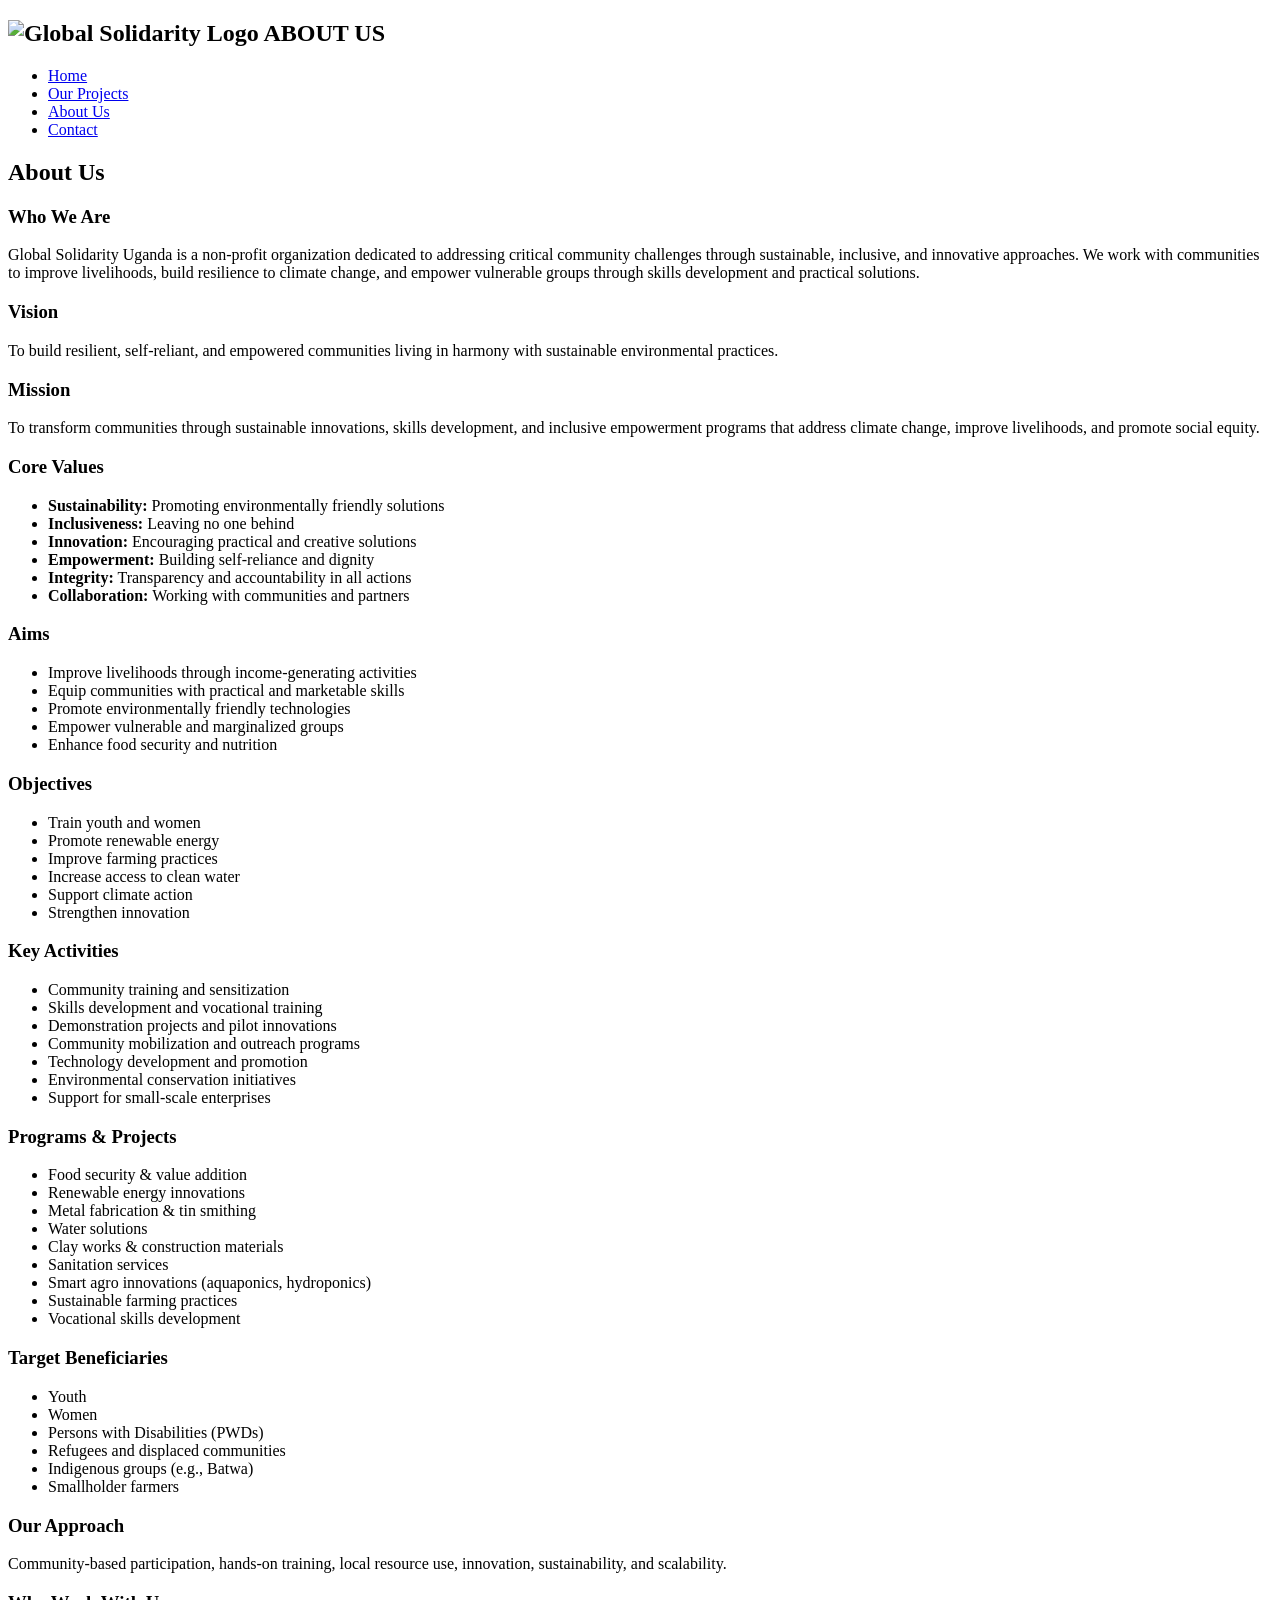
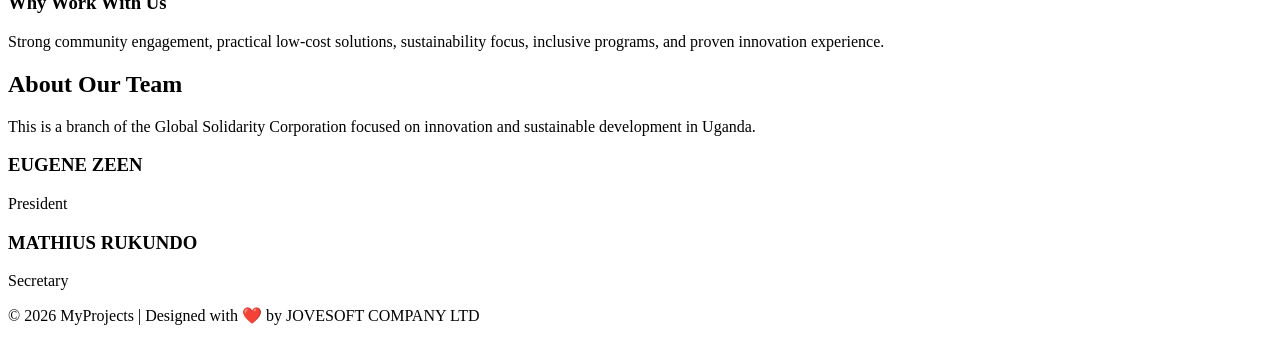
==== about.html @ 2e1b8a1f "Add files via upload" ====
<!DOCTYPE html>
<html lang="en">
<head>
  <meta charset="UTF-8">
  <meta name="viewport" content="width=device-width, initial-scale=1.0">
  <title>About Us | Global Solidarity Co. Uganda</title>
  <link rel="stylesheet" href="E:\doc\GlobalSU\styles\style.css" >
</head>
<body>

  <!-- NAVBAR -->
  <nav class="navbar">
    <h2 class="logo"><img src="E:\doc\GlobalSU\images\GSU_logo.png" alt="Global Solidarity Logo" class="logo-img">     ABOUT US</h2>
    <ul class="nav-links">
      <li><a href="index.html">Home</a></li>
      <li><a href="projects.html">Our Projects</a></li>
      <li><a href="about.html" class="active">About Us</a></li>
      <li><a href="contact.html">Contact</a></li>
    </ul>
  </nav>

  <!-- ABOUT SECTION -->
    <section class="about">

  <h2>About Us</h2>

  <div class="card-container">

    <div class="about-card">
      <h3>Who We Are</h3>
      <p>
        Global Solidarity Uganda is a non-profit organization dedicated to addressing critical community challenges through sustainable, inclusive, and innovative approaches. We work with communities to improve livelihoods, build resilience to climate change, and empower vulnerable groups through skills development and practical solutions.
      </p>
    </div>

    <div class="about-card">
      <h3>Vision</h3>
      <p>
        To build resilient, self-reliant, and empowered communities living in harmony with sustainable environmental practices.
      </p>
    </div>

    <div class="about-card">
      <h3>Mission</h3>
      <p>
        To transform communities through sustainable innovations, skills development, and inclusive empowerment programs that address climate change, improve livelihoods, and promote social equity.
      </p>
    </div>

    <div class="about-card">
      <h3>Core Values</h3>
      <p>
        <ul>
    <li><strong>Sustainability:</strong> Promoting environmentally friendly solutions</li>
    <li><strong>Inclusiveness:</strong> Leaving no one behind</li>
    <li><strong>Innovation:</strong> Encouraging practical and creative solutions</li>
    <li><strong>Empowerment:</strong> Building self-reliance and dignity</li>
    <li><strong>Integrity:</strong> Transparency and accountability in all actions</li>
    <li><strong>Collaboration:</strong> Working with communities and partners</li>
  </ul>
      </p>
      
    </div>

    <div class="about-card">
      <h3>Aims</h3>
      <p>
        <ul>
    <li>Improve livelihoods through income-generating activities</li>
    <li>Equip communities with practical and marketable skills</li>
    <li>Promote environmentally friendly technologies</li>
    <li>Empower vulnerable and marginalized groups</li>
    <li>Enhance food security and nutrition</li>
  </ul>
      </p>
       
    </div>

    <div class="about-card">
      <h3>Objectives</h3>
        
     <p>
       <ul>
    <li>Train youth and women</li>
    <li>Promote renewable energy</li>
    <li>Improve farming practices</li>
    <li>Increase access to clean water</li>
    <li>Support climate action</li>
    <li>Strengthen innovation</li>
    </ul>
     </p>
    
    </div>

    <div class="about-card">
      <h3>Key Activities</h3>
      <p>
         <ul>
    <li>Community training and sensitization</li>
    <li>Skills development and vocational training</li>
    <li>Demonstration projects and pilot innovations</li>
    <li>Community mobilization and outreach programs</li>
    <li>Technology development and promotion</li>
    <li>Environmental conservation initiatives</li>
    <li>Support for small-scale enterprises</li>
  </ul>
      </p>
     
    </div>

    <div class="about-card">
      <h3>Programs & Projects</h3>
       <ul>
    <li>Food security & value addition</li>
    <li>Renewable energy innovations</li>
    <li>Metal fabrication & tin smithing</li>
    <li>Water solutions</li>
    <li>Clay works & construction materials</li>
    <li>Sanitation services</li>
    <li>Smart agro innovations (aquaponics, hydroponics)</li>
    <li>Sustainable farming practices</li>
    <li>Vocational skills development</li>
  </ul>
    </div>

    <div class="about-card">
      <h3>Target Beneficiaries</h3>
      <p><ul>
    <li>Youth</li>
    <li>Women</li>
    <li>Persons with Disabilities (PWDs)</li>
    <li>Refugees and displaced communities</li>
    <li>Indigenous groups (e.g., Batwa)</li>
    <li>Smallholder farmers</li>
  </ul>
</p>
      
    </div>

    <div class="about-card">
      <h3>Our Approach</h3>
      <p>
        Community-based participation, hands-on training, local resource use, innovation, sustainability, and scalability.
      </p>
    </div>

    <div class="about-card">
      <h3>Why Work With Us</h3>
      <p>
        Strong community engagement, practical low-cost solutions, sustainability focus, inclusive programs, and proven innovation experience.
      </p>
    </div>

  </div>

  <!-- TEAM SECTION -->
  <h2>About Our Team</h2>
  <p>
    This is a branch of the Global Solidarity Corporation focused on innovation and sustainable development in Uganda.
  </p>

  <div class="card-container">
    <div class="project-card">
      <h3>EUGENE ZEEN</h3>
      <p>President</p>
    </div>


    <div class="project-card">
      <h3>MATHIUS RUKUNDO</h3>
      <p>Secretary</p>
    </div>
  </div>

</section>
<script src="E:\doc\GlobalSU\script\java.js"></script>

  <!-- FOOTER -->
  <footer>
    <p>© 2026 MyProjects | Designed with ❤️ by JOVESOFT COMPANY LTD</p>
  </footer>

</body>
</html>
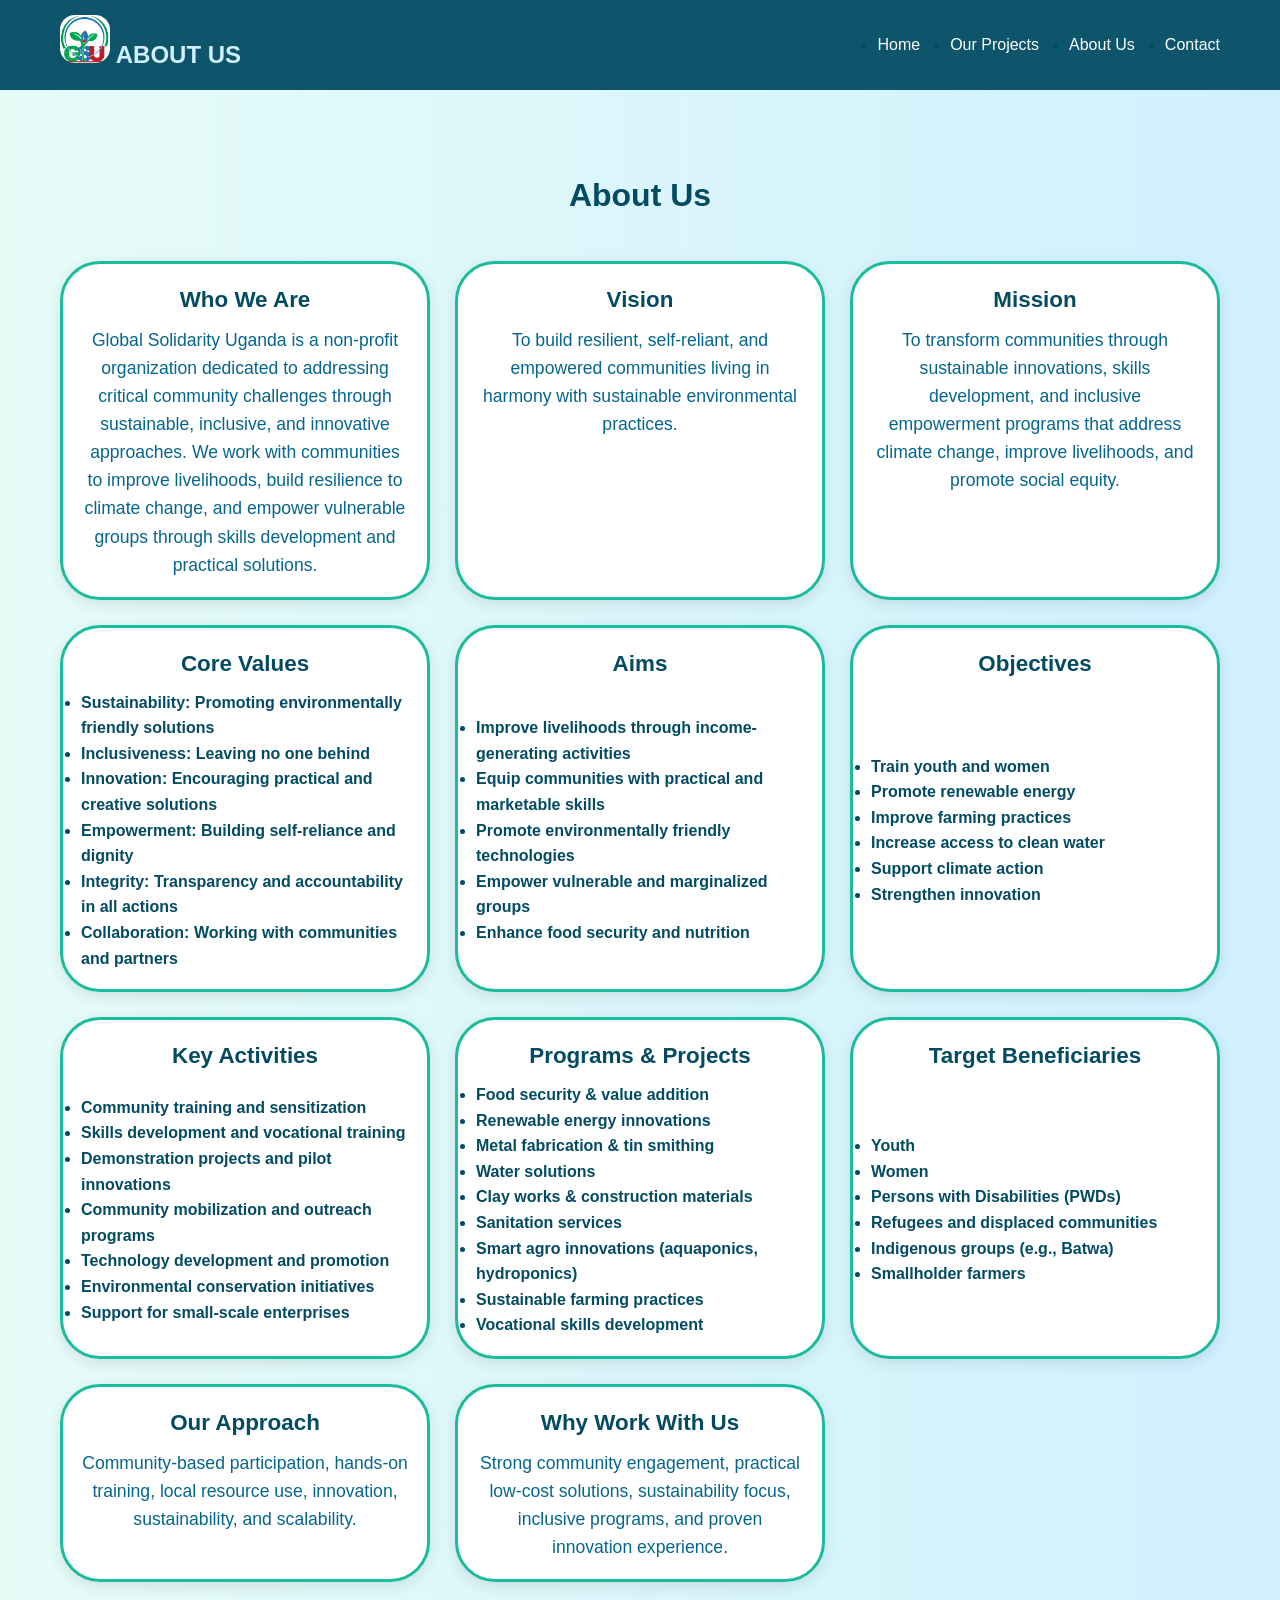
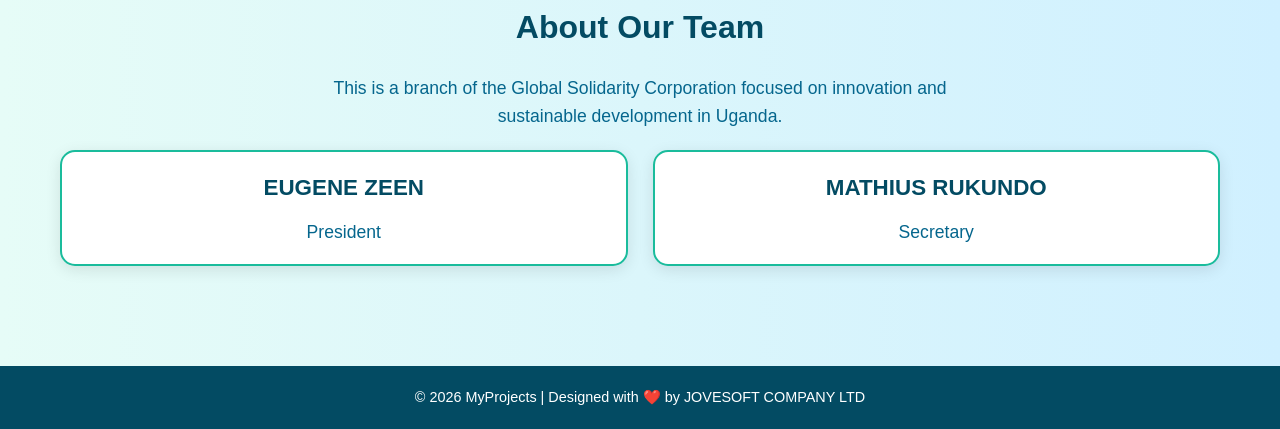
==== commit 51be2318: "Refactor about.html for relative paths and cleanup" ====
--- a/about.html
+++ b/about.html
@@ -4,13 +4,14 @@
   <meta charset="UTF-8">
   <meta name="viewport" content="width=device-width, initial-scale=1.0">
   <title>About Us | Global Solidarity Co. Uganda</title>
-  <link rel="stylesheet" href="E:\doc\GlobalSU\styles\style.css" >
+  <link rel="stylesheet" href="style.css" >
+    <link rel="icon" href="GSU_logo.png" type="image/png">
 </head>
 <body>
 
   <!-- NAVBAR -->
   <nav class="navbar">
-    <h2 class="logo"><img src="E:\doc\GlobalSU\images\GSU_logo.png" alt="Global Solidarity Logo" class="logo-img">     ABOUT US</h2>
+    <h2 class="logo"><img src="GSU_logo.png" alt="Global Solidarity Logo" class="logo-img">     ABOUT US</h2>
     <ul class="nav-links">
       <li><a href="index.html">Home</a></li>
       <li><a href="projects.html">Our Projects</a></li>
@@ -173,7 +174,7 @@
   </div>
 
 </section>
-<script src="E:\doc\GlobalSU\script\java.js"></script>
+<script src="java.js"></script>
 
   <!-- FOOTER -->
   <footer>
--- a/style.css
+++ b/style.css
@@ -0,0 +1,591 @@
+/* ========== GLOBAL RESET ========== */
+* {
+  margin: 0;
+  padding: 0;
+  box-sizing: border-box;
+  font-family: "Poppins", sans-serif;
+}
+
+/* ========== BODY & BACKGROUND ========== */
+body {
+  color: #034b63;
+  background-color: #e6fcf7;
+  line-height: 1.6;
+}
+
+/* Index Page Background */
+.logo-img {
+  width: 50px;
+  height: auto;
+  border-radius: 30%;
+  padding: auto;
+}
+
+.home-hero {
+  min-height: 100vh;
+  background: linear-gradient(to right, rgba(3, 168, 168, 0.9), rgb(250, 251, 252)),
+              url("project web\images\background.jpg") right center / cover no-repeat;
+  display: flex;
+  flex-direction: column;
+  justify-content: center;
+  align-items: flex-start;
+  padding: 80px;
+  color: white;
+}
+
+.home-hero h1 {
+
+font-size: clamp(3rem, 4vw, 4rem);
+margin-bottom: 10px;
+
+background: linear-gradient(to right, white, black);
+
+-webkit-background-clip: text;
+background-clip: text;
+
+-webkit-text-fill-color: transparent;
+color: transparent;
+
+}
+
+.home-hero p {
+  font-size: 2.2rem;
+  max-width: 500px;
+  color:#ffffff ;
+}
+
+/* ========== NAVBAR ========== */
+.navbar {
+  width: 100%;
+  background: rgba(3, 75, 99, 0.95);
+  display: flex;
+  justify-content: space-between;
+  align-items: center;
+  padding: 15px 60px;
+  position: sticky;
+  top: 0;
+  z-index: 100;
+}
+
+.navbar h2 {
+  color: #d0f0ff;
+  font-weight: 600;
+}
+
+.nav-links {
+  display: flex;
+  gap: 30px;
+}
+
+.nav-links a {
+  text-decoration: none;
+  color: #ffffff;
+  font-weight: 500;
+  transition: color 0.3s;
+}
+
+.nav-links a:hover {
+  color: #1abc9c;
+}
+
+/*========= PROJECTS SECTION ========== */
+.projects {
+  padding: 80px 60px;
+  background: linear-gradient(to right, #06bd95, hsl(200, 16%, 96%), #06bd95);
+  text-align: center;
+}
+
+.projects h2 {
+  margin-bottom: 40px;
+  color: #034b63;
+  font-size: 2em;
+}
+.pro_h2{
+color: #034b63;
+font-size: 30px;
+font-weight: bold;
+font:arial-black;
+}
+/* PROJECT CARDS GRID */
+.card-container {
+  display: grid;
+  grid-template-columns: repeat(auto-fit, minmax(320px, 1fr));
+  gap: 25px;
+  padding: 20px 0;
+}
+
+/* EACH CARD */
+.project-card {
+  background: #ffffff;
+  border-radius: 15px;
+  overflow: hidden;
+  padding: 18px;
+  display: flex;
+  flex-direction: column;
+  justify-content: space-between;
+  border: 2px solid #1abc9c;
+  box-shadow: 0 4px 15px rgba(0,0,0,0.1);
+  transition: transform 0.25s ease, box-shadow 0.25s ease;
+}
+
+/* HOVER EFFECT */
+.project-card:hover {
+  transform: translateY(-8px);
+  box-shadow: 0 8px 25px rgba(0,0,0,0.15);
+}
+
+
+/* CARD TITLE */
+.project-card h3 {
+  margin-bottom: 12px;
+  font-size: 1.4rem;
+  font-weight: 600;
+  color: #034b63;
+}
+
+/* PARAGRAPH */
+.project-card p {
+  margin: 12px 0;
+  flex-grow: 1;
+}
+
+/* READ MORE BUTTON */
+.project-card a {
+  margin-top: 10px;
+  padding: 10px 16px;
+  background: #1abc9c;
+  color: #ffffff;
+  text-decoration: none;
+  border-radius: 8px;
+  font-weight: 600;
+  text-align: center;
+  transition: background 0.25s ease;
+}
+
+.project-card a:hover {
+  background: #05668d;
+}
+/*about cards*/
+.about-card {
+  background: #ffffff;
+  border-radius: 40px;
+  overflow: hidden;
+  padding: 18px;
+  display: flex;
+  flex-direction: column;
+  justify-content: space-between;
+  border: 3px solid #1abc9c;
+  box-shadow: 0 4px 15px rgba(0,0,0,0.1);
+  transition: transform 0.25s ease, box-shadow 0.25s ease;
+}
+.about-card ul li {
+  color: #034b63;
+  flex-grow: 1;
+  text-align: left;
+  font-weight: bold;
+  
+  
+}
+
+.about-card ul li strong {
+  color: #034b63;
+  flex-grow: 1;
+  text-align: left;
+  font-weight: bold;
+}
+
+
+
+
+/* CARD TITLE */
+.about-card h3 {
+  margin-bottom: 8px;
+  font-size: 1.4rem;
+  font-weight: 600;
+  color: #034b63;
+}
+
+/* PARAGRAPH */
+.about-card p {
+  margin: 12px 0;
+  flex-grow: 1;
+}
+
+
+
+
+/* RESPONSIVE IFRAME WRAPPER */
+.video-wrapper {
+  position: relative;
+  width: 100%;
+  padding-bottom: 56.25%;
+  height: 0;
+  overflow: hidden;
+  border-radius: 12px;
+  margin-bottom: 12px;
+}
+
+.video-wrapper iframe {
+  position: absolute;
+  top: 0;
+  left: 0;
+  width: 100%;
+  height: 100%;
+  border: none;
+}
+.image-wrapper {
+  width: 100%;
+  height: 0;
+  padding-bottom: 56.25%;
+  position: relative;
+  border-radius: 12px;
+  overflow: hidden;
+  margin-bottom: 12px;
+}
+.image-wrapper img {
+  position: absolute;
+  top: 0;
+  left: 0;
+  width: 100%;
+  height: 100%;
+  object-fit: cover;
+}
+/* ========== ABOUT SECTION ========== */
+.about {
+  padding: 80px 60px;
+  background: linear-gradient(to right, #e6fcf7, #d0f0ff);
+  text-align: center;
+}
+
+.about h2 {
+  font-size: 2em;
+  color: #034b63;
+  margin-bottom: 20px;
+}
+
+.about p {
+  max-width: 700px;
+  margin: 0 auto;
+  color: #05668d;
+  font-size: 1.1em;
+}
+
+/* ========== CONTACT ========== */
+.contact {
+  padding: 5vw 5%;
+  background: linear-gradient(to right, #d0f0ff, #e6fcf7);
+  color: #034b63;
+  text-align: center;
+}
+
+.contact h2 {
+  font-size: clamp(1.8rem, 3vw, 2.5rem);
+  margin-bottom: 0.5em;
+}
+
+.contact p {
+  margin-bottom: 2.5em;
+  font-size: clamp(1rem, 1.5vw, 1.2rem);
+  color: #05668d;
+}
+
+/* FORM & CONTACT INFO */
+.contact-container {
+  display: flex;
+  justify-content: center;
+  align-items: flex-start;
+  gap: 4vw;
+  flex-wrap: wrap;
+  border: NONE;
+  border-color: #05668d;
+  border-width: 10PX;
+}
+
+.contact-form {
+  background: #ffffff;
+  border: 2px solid #1abc9c;
+  border-radius: 15px;
+  padding: 2em;
+  width: min(90%, 360px);
+  display: flex;
+  flex-direction: column;
+  gap: 15px;
+  box-shadow: 0 4px 10px rgba(0,0,0,0.08);
+  transition: transform 0.3s ease;
+}
+
+.contact-form:hover {
+  transform: translateY(-3px);
+}
+
+.contact-form input,
+.contact-form textarea {
+  width: 100%;
+  padding: 0.75em 1em;
+  border: 1px solid #1abc9c;
+  border-radius: 8px;
+  font-size: 1em;
+  outline: none;
+  transition: border-color 0.3s;
+  resize: vertical;
+}
+
+.contact-form input:focus,
+.contact-form textarea:focus {
+  border-color: #034b63;
+}
+
+.contact-form button {
+  align-self: center;
+  width: 60%;
+  background: #1abc9c;
+  color: white;
+  border: none;
+  border-radius: 8px;
+  padding: 0.75em;
+  font-size: 1em;
+  cursor: pointer;
+  transition: background 0.3s;
+}
+
+.contact-form button:hover {
+  background: #05668d;
+}
+
+/* CONTACT INFO TEXT */
+.contact-info {
+  max-width: 320px;
+  text-align: left;
+}
+
+.contact-info h3 {
+  margin-bottom: 10px;
+  color: #034b63;
+}
+
+.contact-info a {
+  color: #1abc9c;
+  text-decoration: none;
+}
+
+.contact-info a:hover {
+  text-decoration: underline;
+}
+
+.social-links {
+  margin-top: 15px;
+}
+
+.social-links a {
+  display: inline-block;
+  margin-right: 10px;
+  color: #034b63;
+  font-weight: 600;
+  transition: color 0.3s;
+}
+
+.social-links a:hover {
+  color: #1abc9c;
+}
+.c_logo{
+  width: 30px;
+  height: 30px;
+
+}
+
+/* ========== FOOTER ========== */
+footer {
+  background: #034b63;
+  color: white;
+  text-align: center;
+  padding: 20px;
+  font-size: 0.9em;
+}
+
+/* RESPONSIVE DESIGN */
+@media (max-width: 768px) {
+  .navbar {
+    flex-direction: column;
+    text-align: center;
+    gap: 10px;
+  }
+
+  .home-hero {
+    padding: 50px 30px;
+    align-items: center;
+    text-align: center;
+  }
+
+  .contact-container {
+    flex-direction: column;
+    align-items: center;
+  }
+
+  .contact-form,
+  .contact-info {
+    width: 95%;
+    text-align: center;
+  }
+}
+/* CAROUSEL WRAPPER */
+.carousel {
+  display: flex;
+  justify-content: center;
+  align-items: center;
+  gap: 90px;
+  margin-top: 40px;
+  perspective: 1000px;
+  overflow: hidden;
+}
+
+/* INDIVIDUAL CARDS */
+.carousel-card {
+  background: white;
+  width: 260px;
+  text-align: center;
+  padding: 18px;
+  border-radius: 15px;
+  transition: transform 0.6s ease, opacity 0.6s ease;
+  box-shadow: 0 4px 14px rgba(0,0,0,0.15);
+  opacity: 0.5;
+}
+
+.carousel-card img {
+  width: 100%;
+  height: 160px;
+  object-fit: cover;
+  border-radius: 12px;
+  margin-bottom: 10px;
+}
+
+/* CENTER CARD = BIGGER */
+.carousel-card.active {
+  transform: scale(1.25) translateZ(60px);
+  opacity: 1;
+}
+
+/* LEFT & RIGHT CARDS = SMALLER */
+.carousel-card.left {
+  transform: translateX(-120px) scale(0.9);
+}
+
+.carousel-card.right {
+  transform: translateX(120px) scale(0.9);
+}
+/*admin*/
+.dashboard{
+
+padding:40px;
+background:#f4f6f9;
+min-height:80vh;
+
+}
+
+.dashboard h1{
+
+margin-bottom:20px;
+color:#002147;
+
+}
+
+
+.messages-container{
+
+display:flex;
+flex-direction:column;
+gap:20px;
+
+}
+
+
+.message-card{
+
+background:white;
+padding:20px;
+border-radius:8px;
+box-shadow:0 2px 6px rgba(0,0,0,0.1);
+
+display:flex;
+justify-content:space-between;
+gap:20px;
+
+}
+
+
+.message-info{
+
+width:45%;
+
+}
+
+.message-info h3{
+
+color:#002147;
+
+}
+
+.msg{
+
+margin:10px 0;
+
+}
+
+
+.reply-box{
+
+width:50%;
+display:flex;
+flex-direction:column;
+gap:10px;
+
+}
+
+
+.reply-box textarea{
+
+height:100px;
+padding:10px;
+border:1px solid #ccc;
+border-radius:5px;
+
+}
+
+
+.reply-box input{
+
+padding:5px;
+
+}
+
+
+.reply-btn{
+
+background:#002147;
+color:white;
+padding:10px;
+border:none;
+border-radius:5px;
+cursor:pointer;
+
+}
+
+
+.reply-btn:hover{
+
+background:#FFD700;
+color:black;
+
+}
+
+/*messages*/
+.msg{
+border:1px solid #ddd;
+padding:15px;
+margin:10px;
+background:white;
+}
+
+.msg textarea{
+width:100%;
+margin-top:10px;
+}
